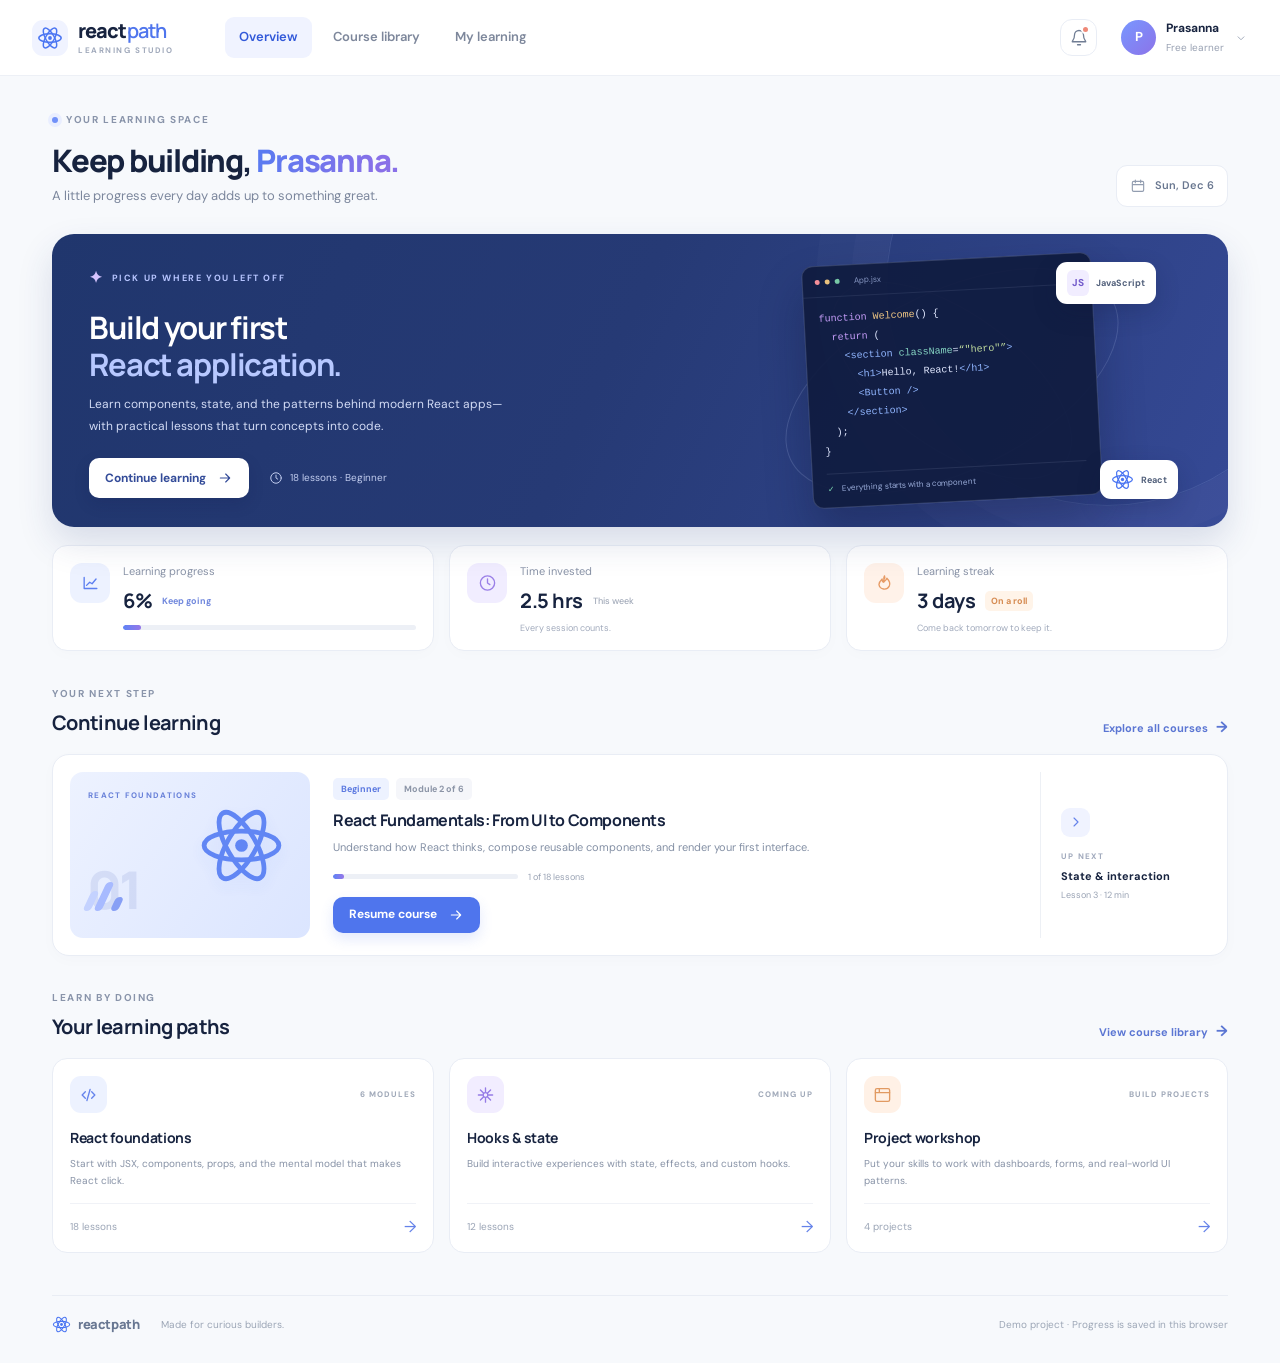
==== index.html @ b0e95c76 "Initial Commit" ====
<!doctype html>
<html lang="en">
<head>
  <meta charset="utf-8">
  <meta name="viewport" content="width=device-width, initial-scale=1">
  <meta name="theme-color" content="#f7f9fc">
  <meta name="description" content="ReactPath — a guided, project-based path to learning React. Pick up where you left off and build real interfaces.">
  <title>ReactPath — Your React learning space</title>
  <link rel="icon" href="assets/images/favicon.svg" type="image/svg+xml">
  <link rel="stylesheet" href="assets/css/styles.css">
  <script src="assets/js/app.js" defer></script>
  <script>
  window.va = window.va || function () {
    (window.vaq = window.vaq || []).push(arguments);
  };
</script>

<script defer src="/_vercel/insights/script.js"></script>
</head>
<body data-page="home">
  <a class="skip-link" href="#main">Skip to content</a>
  <header class="topbar">
    <a class="brand" href="index.html" aria-label="ReactPath home">
      <span class="brand-mark"><img src="assets/images/react-mark.svg" alt=""></span>
      <span>react<span class="brand-light">path</span><small>LEARNING STUDIO</small></span>
    </a>
    <button class="mobile-menu-button" type="button" aria-expanded="false" aria-controls="primary-nav" aria-label="Toggle navigation"><span></span><span></span></button>
    <nav class="primary-nav" id="primary-nav" aria-label="Primary navigation">
      <a class="nav-link active" href="index.html">Overview</a>
      <a class="nav-link" href="courses.html">Course library</a>
      <a class="nav-link" href="lesson.html">My learning</a>
    </nav>
    <div class="topbar-actions">
      <button class="icon-button" type="button" aria-label="Notifications" data-toast="You’re all caught up."><svg viewBox="0 0 24 24" aria-hidden="true"><path d="M18 8a6 6 0 0 0-12 0c0 7-3 7-3 9h18c0-2-3-2-3-9M10 21h4"/></svg><span class="notification-dot"></span></button>
      <div class="profile-chip"><span class="avatar">P</span><span class="profile-copy"><strong>Prasanna</strong><small>Free learner</small></span><svg viewBox="0 0 24 24" aria-hidden="true"><path d="m7 10 5 5 5-5"/></svg></div>
    </div>
  </header>

  <main id="main" class="page-shell">
    <section class="welcome-row">
      <div>
        <div class="eyebrow"><span class="eyebrow-dot"></span> YOUR LEARNING SPACE</div>
        <h1>Keep building, <span class="text-gradient">Prasanna.</span></h1>
        <p class="subheading">A little progress every day adds up to something great.</p>
      </div>
      <div class="date-chip"><svg viewBox="0 0 24 24" aria-hidden="true"><rect x="3.5" y="5" width="17" height="15" rx="2"/><path d="M8 3v4M16 3v4M4 10h16"/></svg><span id="current-date">Your learning dashboard</span></div>
    </section>

    <section class="hero-card" aria-labelledby="hero-title">
      <div class="hero-copy">
        <div class="hero-label"><span class="sparkle">✦</span> PICK UP WHERE YOU LEFT OFF</div>
        <h2 id="hero-title">Build your first<br><span>React application.</span></h2>
        <p>Learn components, state, and the patterns behind modern React apps—with practical lessons that turn concepts into code.</p>
        <div class="hero-actions"><a class="button button-light" href="lesson.html">Continue learning <svg viewBox="0 0 24 24" aria-hidden="true"><path d="M5 12h14m-6-6 6 6-6 6"/></svg></a><span class="hero-meta"><svg viewBox="0 0 24 24" aria-hidden="true"><circle cx="12" cy="12" r="9"/><path d="M12 7v5l3 2"/></svg> 18 lessons · Beginner</span></div>
      </div>
      <div class="hero-art" aria-hidden="true">
        <div class="orbit orbit-one"></div><div class="orbit orbit-two"></div>
        <div class="hero-code-window"><div class="window-top"><span></span><span></span><span></span><small>App.jsx</small></div><pre><code><i>function</i> <b>Welcome</b>() {
  <i>return</i> (
    <em>&lt;section</em> <strong>className</strong>=<q>"hero"</q><em>&gt;</em>
      <em>&lt;h1&gt;</em>Hello, React!<em>&lt;/h1&gt;</em>
      <em>&lt;Button /&gt;</em>
    <em>&lt;/section&gt;</em>
  );
}</code></pre><div class="code-footer"><span class="code-check">✓</span> Everything starts with a component</div></div>
        <div class="floating-badge badge-js"><span>JS</span><small>JavaScript</small></div><div class="floating-badge badge-react"><img src="assets/images/react-mark.svg" alt=""><small>React</small></div>
      </div>
    </section>

    <section class="stats-grid" aria-label="Your learning stats">
      <article class="stat-card"><div class="stat-icon stat-icon-blue"><svg viewBox="0 0 24 24" aria-hidden="true"><path d="M4 19V5m0 14h16M7 15l4-4 3 2 5-6"/></svg></div><div><p class="stat-label">Learning progress</p><div class="stat-line"><strong id="overall-progress">6%</strong><span class="stat-change">Keep going</span></div><div class="progress-track"><span id="overall-progress-bar" style="width:6%"></span></div></div></article>
      <article class="stat-card"><div class="stat-icon stat-icon-violet"><svg viewBox="0 0 24 24" aria-hidden="true"><circle cx="12" cy="12" r="9"/><path d="M12 7v5l3 2"/></svg></div><div><p class="stat-label">Time invested</p><div class="stat-line"><strong>2.5 hrs</strong><span class="stat-muted">This week</span></div><p class="stat-footnote">Every session counts.</p></div></article>
      <article class="stat-card"><div class="stat-icon stat-icon-orange"><svg viewBox="0 0 24 24" aria-hidden="true"><path d="M12 3c2 4-3 5-1 8 1-2 3-2 4-5 3 3 5 6 3 10a7 7 0 0 1-13-2c0-3 2-5 4-7 0 3 1 4 2 4 1-3-1-5 1-8Z"/></svg></div><div><p class="stat-label">Learning streak</p><div class="stat-line"><strong>3 days</strong><span class="streak-tag">On a roll</span></div><p class="stat-footnote">Come back tomorrow to keep it.</p></div></article>
    </section>

    <section class="content-section" aria-labelledby="continue-title">
      <div class="section-heading"><div><p class="eyebrow">YOUR NEXT STEP</p><h2 id="continue-title">Continue learning</h2></div><a class="text-link" href="courses.html">Explore all courses <span>→</span></a></div>
      <article class="continue-card">
        <div class="course-cover cover-foundations"><img src="assets/images/react-mark.svg" alt="" class="cover-react-logo"><span class="cover-kicker">REACT FOUNDATIONS</span><span class="cover-number">01</span><div class="cover-shapes"><i></i><i></i><i></i></div></div>
        <div class="continue-info"><div class="course-tags"><span class="tag tag-blue">Beginner</span><span class="tag">Module 2 of 6</span></div><h3>React Fundamentals: From UI to Components</h3><p>Understand how React thinks, compose reusable components, and render your first interface.</p><div class="course-progress-row"><div class="progress-track"><span id="course-progress-bar" style="width:6%"></span></div><span id="course-progress-text">1 of 18 lessons</span></div><a href="lesson.html" class="button button-primary">Resume course <svg viewBox="0 0 24 24" aria-hidden="true"><path d="M5 12h14m-6-6 6 6-6 6"/></svg></a></div>
        <div class="continue-side"><div class="side-icon"><svg viewBox="0 0 24 24" aria-hidden="true"><path d="m9 18 6-6-6-6"/></svg></div><span>UP NEXT</span><strong>State & interaction</strong><small>Lesson 3 · 12 min</small></div>
      </article>
    </section>

    <section class="content-section bottom-section" aria-labelledby="paths-title">
      <div class="section-heading"><div><p class="eyebrow">LEARN BY DOING</p><h2 id="paths-title">Your learning paths</h2></div><a class="text-link" href="courses.html">View course library <span>→</span></a></div>
      <div class="path-grid">
        <a class="path-card" href="courses.html#foundations"><div class="path-top"><span class="path-icon icon-blue"><svg viewBox="0 0 24 24" aria-hidden="true"><path d="m8 8-4 4 4 4m8-8 4 4-4 4m-2-11-4 14"/></svg></span><span class="path-level">6 MODULES</span></div><h3>React foundations</h3><p>Start with JSX, components, props, and the mental model that makes React click.</p><div class="path-bottom"><span>18 lessons</span><span>→</span></div></a>
        <a class="path-card" href="courses.html#hooks"><div class="path-top"><span class="path-icon icon-purple"><svg viewBox="0 0 24 24" aria-hidden="true"><path d="M12 3v5m0 8v5M3 12h5m8 0h5M5.6 5.6l3.5 3.5m5.8 5.8 3.5 3.5m0-12.8-3.5 3.5m-5.8 5.8-3.5 3.5"/><circle cx="12" cy="12" r="3"/></svg></span><span class="path-level">COMING UP</span></div><h3>Hooks & state</h3><p>Build interactive experiences with state, effects, and custom hooks.</p><div class="path-bottom"><span>12 lessons</span><span>→</span></div></a>
        <a class="path-card" href="courses.html#projects"><div class="path-top"><span class="path-icon icon-orange"><svg viewBox="0 0 24 24" aria-hidden="true"><rect x="3" y="4" width="18" height="16" rx="2"/><path d="M3 9h18M8 4v5"/></svg></span><span class="path-level">BUILD PROJECTS</span></div><h3>Project workshop</h3><p>Put your skills to work with dashboards, forms, and real-world UI patterns.</p><div class="path-bottom"><span>4 projects</span><span>→</span></div></a>
      </div>
    </section>
    <footer class="site-footer"><a class="footer-brand" href="index.html"><img src="assets/images/react-mark.svg" alt=""> reactpath</a><span>Made for curious builders.</span><span>Demo project · Progress is saved in this browser</span></footer>
  </main>
</body>
</html>
---- assets/css/styles.css ----
@import url('https://fonts.googleapis.com/css2?family=DM+Sans:wght@400;500;600;700&family=Manrope:wght@400;500;600;700;800&display=swap');
:root{--bg:#f7f9fc;--surface:#fff;--ink:#17233f;--muted:#7c879d;--muted-dark:#586680;--line:#e9edf5;--blue:#4f75ed;--blue-dark:#3158d9;--blue-soft:#eef2ff;--purple:#8b70e8;--orange:#e89b65;--green:#36a982;--shadow:0 14px 42px rgba(34,53,91,.055);--radius:18px;--font:'DM Sans',-apple-system,BlinkMacSystemFont,'Segoe UI',sans-serif;--display:'Manrope','DM Sans',sans-serif}
*{box-sizing:border-box}html{scroll-behavior:smooth;scroll-padding-top:96px}body{margin:0;background:var(--bg);color:var(--ink);font-family:var(--font);font-size:14px;line-height:1.6;-webkit-font-smoothing:antialiased}a{color:inherit;text-decoration:none}button,input{font:inherit}button{cursor:pointer}button:focus-visible,a:focus-visible,input:focus-visible{outline:3px solid rgba(79,117,237,.32);outline-offset:3px}svg{width:20px;height:20px;fill:none;stroke:currentColor;stroke-width:1.7;stroke-linecap:round;stroke-linejoin:round}.skip-link{position:absolute;left:14px;top:-50px;background:#fff;padding:10px 14px;border-radius:8px;z-index:100}.skip-link:focus{top:12px}
.topbar{height:76px;padding:0 max(32px,calc((100vw - 1240px)/2));display:flex;align-items:center;gap:52px;background:rgba(255,255,255,.91);border-bottom:1px solid #edf0f6;position:sticky;top:0;z-index:50;backdrop-filter:blur(16px)}.brand{display:flex;align-items:center;gap:10px;flex-shrink:0;font-family:var(--display);font-size:20px;font-weight:800;letter-spacing:-.9px;line-height:1.03}.brand-mark{width:36px;height:36px;display:grid;place-items:center;background:#f0f3ff;border-radius:11px}.brand-mark img{width:26px;height:26px}.brand-light{color:var(--blue);font-weight:600}.brand small{display:block;margin-top:4px;font-family:var(--font);font-size:8px;letter-spacing:1.55px;color:#a0a9bb;font-weight:700}.primary-nav{display:flex;align-items:center;gap:7px;height:100%}.nav-link{padding:10px 14px;border-radius:9px;color:#7d879b;font-weight:600;font-size:13px;transition:.2s}.nav-link:hover{color:var(--ink);background:#f7f8fc}.nav-link.active{background:#f0f3ff;color:var(--blue-dark)}.topbar-actions{display:flex;align-items:center;gap:24px;margin-left:auto}.icon-button{width:37px;height:37px;position:relative;display:grid;place-items:center;border:1px solid var(--line);border-radius:12px;background:white;color:#707d94}.icon-button svg{width:18px}.notification-dot{position:absolute;right:8px;top:7px;width:5px;height:5px;border-radius:50%;background:#ef8978;box-shadow:0 0 0 2px white}.profile-chip{display:flex;align-items:center;gap:10px}.avatar{width:35px;height:35px;border-radius:50%;display:grid;place-items:center;color:#fff;background:linear-gradient(135deg,#7897ff,#8c73e9);font-weight:700;font-size:13px}.profile-copy{display:flex;flex-direction:column;gap:1px}.profile-copy strong{font-size:12px}.profile-copy small{font-size:10px;color:#98a1b2}.profile-chip>svg{width:14px;color:#a2acbc}.mobile-menu-button{display:none}
.page-shell{max-width:1240px;padding:36px 32px 20px;margin:0 auto}.welcome-row,.page-intro,.lesson-heading{display:flex;align-items:flex-end;justify-content:space-between;gap:24px;margin-bottom:27px}.eyebrow{display:flex;align-items:center;gap:8px;color:#8994aa;font-size:10px;letter-spacing:1.65px;font-weight:700}.eyebrow-dot{width:6px;height:6px;border-radius:50%;background:#7191f9;box-shadow:0 0 0 4px #e9eeff}h1,h2,h3,p{margin-top:0}.welcome-row h1,.page-intro h1,.lesson-heading h1{font-family:var(--display);font-size:31px;line-height:1.24;letter-spacing:-1.25px;margin:13px 0 7px;font-weight:800}.text-gradient{background:linear-gradient(100deg,#577bf1 0%,#8970e8 85%);-webkit-background-clip:text;background-clip:text;color:transparent}.subheading{font-size:13px;color:var(--muted);margin:0}.date-chip{display:flex;align-items:center;gap:9px;padding:10px 13px;background:#fff;border:1px solid var(--line);border-radius:11px;color:#697790;font-size:11px;font-weight:600}.date-chip svg{width:16px;color:#929db0}.hero-card{position:relative;display:flex;min-height:290px;overflow:hidden;border-radius:22px;background:linear-gradient(115deg,#20366d 0%,#263a75 47%,#354995 100%);box-shadow:0 16px 35px rgba(43,62,123,.15);color:#fff}.hero-card:after{content:"";position:absolute;right:-100px;top:-170px;width:440px;height:440px;border-radius:50%;border:1px solid rgba(190,205,255,.13);box-shadow:0 0 0 35px rgba(192,205,255,.025),0 0 0 70px rgba(192,205,255,.025)}.hero-copy{position:relative;z-index:2;width:56%;padding:31px 0 29px 37px}.hero-label{font-size:9px;letter-spacing:1.6px;color:#b7c5ff;font-weight:700;display:flex;align-items:center;gap:8px}.sparkle{color:#d6c4ff;font-size:16px}.hero-copy h2{font-family:var(--display);font-size:31px;letter-spacing:-1.15px;line-height:1.2;margin:18px 0 11px}.hero-copy h2 span{color:#b7c8ff}.hero-copy>p{max-width:435px;font-size:12px;line-height:1.8;color:#d2dbf5;margin-bottom:21px}.hero-actions{display:flex;align-items:center;gap:20px;flex-wrap:wrap}.button{border:0;display:inline-flex;align-items:center;justify-content:center;gap:11px;min-height:40px;padding:0 16px;border-radius:10px;font-size:12px;font-weight:700;transition:transform .18s,box-shadow .18s,background .18s}.button:hover{transform:translateY(-1px)}.button svg{width:16px}.button-light{background:#fff;color:#344c99;box-shadow:0 6px 16px rgba(12,24,70,.14)}.button-light:hover{background:#f4f6ff}.hero-meta{display:flex;align-items:center;gap:7px;color:#c2cdef;font-size:10px}.hero-meta svg{width:14px}.hero-art{position:absolute;width:47%;height:100%;right:0;top:0;display:flex;align-items:center;justify-content:center}.orbit{position:absolute;border:1px solid rgba(200,214,255,.18);border-radius:50%;transform:rotate(-26deg)}.orbit-one{width:360px;height:180px}.orbit-two{width:280px;height:135px;transform:rotate(36deg)}.hero-code-window{position:relative;width:290px;padding:0 0 12px;z-index:2;border-radius:11px;background:rgba(16,28,64,.94);border:1px solid rgba(193,208,255,.2);box-shadow:0 25px 45px rgba(10,18,48,.3);transform:rotate(-3deg)}.window-top{height:31px;display:flex;align-items:center;gap:5px;padding:0 12px;border-bottom:1px solid rgba(210,222,255,.09);color:#8595c0}.window-top>span{height:5px;width:5px;border-radius:50%;background:#f58f99}.window-top>span:nth-child(2){background:#e9c17d}.window-top>span:nth-child(3){background:#77c8a5}.window-top small{margin-left:9px;font-size:8px}.hero-code-window pre{font-family:ui-monospace,SFMono-Regular,Consolas,monospace;font-size:10px;line-height:1.9;color:#e1e8ff;margin:12px 14px}.hero-code-window code i{color:#c59df8;font-style:normal}.hero-code-window code b{color:#f1c784;font-weight:500}.hero-code-window code em{color:#91b6ff;font-style:normal}.hero-code-window code strong{color:#86d5c3;font-weight:500}.hero-code-window code q{color:#c1dc9e}.code-footer{margin:0 14px;padding-top:8px;border-top:1px solid rgba(210,222,255,.1);font-size:8px;color:#9caedb}.code-check{margin-right:5px;color:#7bd6b2}.floating-badge{position:absolute;z-index:3;display:flex;align-items:center;gap:7px;background:#fff;border-radius:11px;padding:8px 11px;box-shadow:0 9px 24px rgba(16,27,62,.2);color:#52607b;font-size:9px;font-weight:700}.floating-badge small{font-size:9px}.badge-js{right:13%;top:28px}.badge-js span{font-size:10px;font-weight:800;color:#735bcb;background:#f1edff;border-radius:6px;padding:5px}.badge-react{bottom:28px;right:9%}.badge-react img{width:23px;height:23px}
.stats-grid{display:grid;grid-template-columns:repeat(3,minmax(0,1fr));gap:15px;margin:18px 0 35px}.stat-card{display:flex;align-items:flex-start;gap:13px;background:#fff;border:1px solid var(--line);border-radius:15px;padding:17px 17px 15px;min-width:0;box-shadow:0 4px 15px rgba(36,52,91,.015)}.stat-icon{width:40px;height:40px;flex-shrink:0;border-radius:12px;display:grid;place-items:center}.stat-icon svg{width:19px}.stat-icon-blue{background:#edf2ff;color:#5d7ff0}.stat-icon-violet{background:#f1edff;color:#9a7fe7}.stat-icon-orange{background:#fff2e9;color:#e79b65}.stat-card>div:nth-child(2){min-width:0;flex:1}.stat-label{margin:0 0 4px;color:#8993a7;font-size:11px}.stat-line{display:flex;align-items:center;gap:10px;flex-wrap:wrap}.stat-line strong{font-family:var(--display);font-size:20px;letter-spacing:-.5px}.stat-change,.stat-muted,.streak-tag{font-size:9px;color:#7188dd;font-weight:700}.stat-muted{color:#a2aab9;font-weight:500}.streak-tag{background:#fff4e9;color:#d68c53;padding:3px 6px;border-radius:5px}.progress-track{width:100%;height:5px;border-radius:8px;background:#edf0f6;overflow:hidden}.progress-track span{height:100%;width:0;display:block;border-radius:8px;background:linear-gradient(90deg,#5e83f5,#9677e8);transition:width .35s}.stat-card .progress-track{margin-top:8px}.stat-footnote{margin:4px 0 0;font-size:9px;color:#a1aabc}
.content-section{margin-top:33px}.section-heading{display:flex;align-items:flex-end;justify-content:space-between;gap:15px;margin-bottom:15px}.section-heading .eyebrow{margin-bottom:5px}.section-heading h2{font-family:var(--display);font-size:20px;letter-spacing:-.65px;margin:0}.text-link{font-size:11px;font-weight:700;color:#5b76d3;white-space:nowrap}.text-link span{font-size:15px;margin-left:5px}.continue-card{display:grid;grid-template-columns:240px minmax(0,1fr) 170px;gap:23px;align-items:center;padding:17px;background:#fff;border:1px solid var(--line);border-radius:17px;box-shadow:0 4px 15px rgba(36,52,91,.018)}.course-cover{height:166px;position:relative;display:block;border-radius:13px;overflow:hidden}.cover-foundations{background:linear-gradient(125deg,#edf2ff,#dbe5ff)}.cover-hooks{background:linear-gradient(125deg,#f5efff,#e5dcff)}.cover-projects{background:linear-gradient(125deg,#fff1e5,#ffddc7)}.cover-react-logo{position:absolute;right:25px;top:30px;width:87px;height:87px;opacity:.85;filter:drop-shadow(0 6px 8px rgba(79,117,237,.1))}.cover-kicker{position:absolute;left:18px;top:17px;color:#6a82d9;font-size:8px;letter-spacing:1.3px;font-weight:800}.cover-number{position:absolute;left:17px;bottom:7px;font-family:var(--display);font-weight:800;font-size:52px;letter-spacing:-3px;color:rgba(78,103,182,.13)}.cover-shapes{position:absolute;left:17px;bottom:27px;display:flex;align-items:flex-end;gap:5px}.cover-shapes i{width:8px;height:20px;border-radius:4px;background:#c4d2ff;transform:skew(-25deg)}.cover-shapes i:nth-child(2){height:29px;background:#a7baff}.cover-shapes i:nth-child(3){height:14px;background:#879ff5}.continue-info{padding:4px 0}.course-tags{display:flex;align-items:center;gap:7px;flex-wrap:wrap}.tag{display:inline-flex;align-items:center;padding:4px 8px;background:#f5f6fa;color:#8c95a7;border-radius:5px;font-size:9px;font-weight:700}.tag-blue{background:#edf2ff;color:#5b78e0}.tag-purple{background:#f2edff;color:#8a71dd}.tag-orange{background:#fff2e8;color:#d58b5b}.continue-info h3{font-family:var(--display);font-size:16px;letter-spacing:-.4px;line-height:1.45;margin:9px 0 6px}.continue-info>p{font-size:11px;line-height:1.75;color:#8490a5;margin-bottom:12px;max-width:490px}.course-progress-row{display:flex;align-items:center;gap:10px;margin-bottom:13px}.course-progress-row .progress-track{max-width:185px}.course-progress-row span:last-child{color:#9aa3b4;font-size:9px;white-space:nowrap}.button-primary{background:var(--blue);color:white;box-shadow:0 6px 13px rgba(79,117,237,.16)}.button-primary:hover{background:var(--blue-dark);box-shadow:0 8px 17px rgba(79,117,237,.2)}.button-secondary{background:#f2f4f9;color:#65718a}.continue-info .button{min-height:36px}.continue-side{height:100%;border-left:1px solid #edf0f5;padding-left:20px;display:flex;flex-direction:column;align-items:flex-start;justify-content:center}.side-icon{width:29px;height:29px;display:grid;place-items:center;border-radius:9px;background:#f0f3ff;color:#6482eb;margin-bottom:13px}.side-icon svg{width:16px}.continue-side>span{color:#a1aabd;font-size:8px;font-weight:800;letter-spacing:1.25px}.continue-side strong{font-size:11px;margin-top:5px}.continue-side small{font-size:9px;color:#9aa3b4;margin-top:3px}.bottom-section{margin-top:34px}.path-grid{display:grid;grid-template-columns:repeat(3,minmax(0,1fr));gap:15px}.path-card{border:1px solid var(--line);border-radius:15px;padding:17px 17px 13px;background:#fff;transition:transform .2s,box-shadow .2s,border-color .2s}.path-card:hover{transform:translateY(-3px);box-shadow:var(--shadow);border-color:#dce3fa}.path-top{display:flex;align-items:center;justify-content:space-between}.path-icon{width:37px;height:37px;border-radius:11px;display:grid;place-items:center}.path-icon svg{width:19px}.icon-blue{background:#edf2ff;color:#6684ec}.icon-purple{background:#f2edff;color:#957be6}.icon-orange{background:#fff1e6;color:#e19a62}.path-level{font-size:8px;letter-spacing:1px;color:#a0a9b9;font-weight:800}.path-card h3{font-family:var(--display);font-size:14px;letter-spacing:-.3px;margin:14px 0 5px}.path-card p{font-size:10px;line-height:1.75;color:#8792a6;min-height:36px;margin-bottom:12px}.path-bottom{display:flex;align-items:center;justify-content:space-between;padding-top:10px;border-top:1px solid #f0f2f7;font-size:10px;color:#9ba5b6}.path-bottom span:last-child{font-size:16px;color:#6482e9}.site-footer{display:flex;align-items:center;gap:22px;border-top:1px solid #e9edf4;margin-top:42px;padding:18px 0 8px;color:#9ca6b6;font-size:10px}.footer-brand{display:flex;align-items:center;gap:7px;font-family:var(--display);font-size:13px;font-weight:800;color:#687792;letter-spacing:-.4px}.footer-brand img{width:19px;height:19px}.site-footer>span:last-child{margin-left:auto}
/* Course library */
.page-intro{align-items:center;margin-bottom:26px}.page-intro h1{font-size:32px}.intro-note{display:flex;align-items:center;gap:10px;padding:12px 15px;border-radius:12px;background:#fff;border:1px solid var(--line)}.note-icon{display:grid;place-items:center;width:31px;height:31px;border-radius:9px;background:#f3edff;color:#8f74e8}.intro-note span:last-child{display:flex;flex-direction:column;gap:2px}.intro-note strong{font-size:11px}.intro-note small{font-size:10px;color:#99a2b3}.library-toolbar{display:flex;flex-wrap:wrap;align-items:center;justify-content:space-between;gap:14px;margin:26px 0 19px}.search-box{height:42px;min-width:240px;max-width:350px;flex:1;display:flex;align-items:center;gap:10px;border:1px solid var(--line);background:#fff;border-radius:10px;padding:0 12px;color:#99a3b4}.search-box svg{width:17px;flex-shrink:0}.search-box input{min-width:0;width:100%;height:100%;border:0;outline:0;color:var(--ink);font-size:11px;background:transparent}.search-box input::placeholder{color:#a2abba}.search-box kbd{font-size:9px;font-family:var(--font);white-space:nowrap;border:1px solid #e6eaf2;border-radius:5px;padding:2px 5px;color:#a2aabb}.filter-pills{display:flex;align-items:center;gap:6px;flex-wrap:wrap}.filter-pill{border:1px solid transparent;background:transparent;padding:9px 11px;border-radius:8px;font-size:10px;color:#8a95a8;font-weight:700;white-space:nowrap}.filter-pill:hover{background:#fff;color:#55617a}.filter-pill.active{background:#eaf0ff;color:#5272df;border-color:#e0e8ff}.filter-pill span{margin-left:4px;background:rgba(84,112,222,.12);padding:2px 5px;border-radius:5px}.course-library-grid{display:grid;grid-template-columns:repeat(3,minmax(0,1fr));gap:17px}.library-card{overflow:hidden;border:1px solid var(--line);border-radius:16px;background:#fff;transition:transform .2s,box-shadow .2s,border-color .2s}.library-card:hover{transform:translateY(-3px);box-shadow:var(--shadow);border-color:#dfe5f7}.library-cover{height:170px;border-radius:0;overflow:hidden}.library-cover .cover-react-logo{right:calc(50% - 43px);top:37px;width:86px;height:86px}.library-cover .cover-kicker{top:16px;left:17px}.library-cover .cover-number{font-size:44px;left:auto;right:14px;bottom:-2px}.library-card-body{padding:16px 16px 13px}.rating{margin-left:auto;font-size:10px;font-weight:700;color:#8994a7}.rating span{color:#edaf58;font-size:13px}.library-card h2{font-family:var(--display);font-size:14px;line-height:1.5;letter-spacing:-.25px;margin:10px 0 7px}.library-card h2 a:hover{color:var(--blue-dark)}.library-card-body>p{font-size:10px;line-height:1.8;color:#8993a6;min-height:54px;margin-bottom:13px}.card-meta{display:flex;align-items:center;gap:14px;padding-bottom:13px;border-bottom:1px solid #eef1f6}.card-meta span{display:flex;align-items:center;gap:5px;color:#969fb0;font-size:9px}.card-meta svg{width:13px;height:13px}.library-card-footer{display:flex;align-items:center;justify-content:space-between;padding-top:11px}.card-status{display:flex;align-items:center;gap:6px;font-size:9px;color:#6e9d8c;font-weight:700}.card-status i{width:6px;height:6px;border-radius:50%;background:#57bf99}.status-soon{color:#9ca5b6}.status-soon i{background:#c1c7d3}.circle-link{width:29px;height:29px;border-radius:9px;display:grid;place-items:center;background:#f0f3ff;color:#5f7de4;font-size:16px;transition:.2s}.circle-link:hover{background:#dfe7ff}.cover-hooks .cover-kicker{color:#937cda}.hook-illustration{position:absolute;left:30px;top:50px;width:170px;height:95px;border-radius:12px;background:rgba(255,255,255,.66);box-shadow:0 10px 30px rgba(103,81,171,.07);display:flex;align-items:center;justify-content:center;gap:7px}.hook-illustration span{font-size:14px;font-weight:600;color:#a897e0}.hook-illustration b{color:#7460cd;font-size:23px}.hook-illustration i{position:absolute;width:25px;height:25px;border:2px solid #a691ef;border-radius:50%;opacity:.7}.hook-illustration i:nth-of-type(1){top:-10px;right:15px}.hook-illustration i:nth-of-type(2){bottom:-8px;left:18px;width:16px;height:16px}.hook-illustration i:nth-of-type(3){bottom:9px;right:-10px;width:9px;height:9px;background:#a691ef}.cover-projects .cover-kicker{color:#d88b5c}.mini-dashboard{position:absolute;left:25px;top:50px;width:200px;height:95px;border-radius:10px;background:#fff9f4;box-shadow:0 10px 20px rgba(196,125,81,.1);padding:13px}.mini-dots{display:flex;gap:4px;margin-bottom:8px}.mini-dots i{width:4px;height:4px;background:#efb69a;border-radius:50%}.mini-bars{display:flex;align-items:flex-end;gap:6px;position:absolute;bottom:12px;left:13px;height:37px}.mini-bars i{width:12px;border-radius:3px 3px 0 0;background:#f3c1a7;height:18px}.mini-bars i:nth-child(2){height:28px;background:#edaa89}.mini-bars i:nth-child(3){height:22px}.mini-bars i:nth-child(4){height:34px;background:#e79a75}.mini-bars i:nth-child(5){height:26px}.mini-lines{position:absolute;right:12px;top:30px;display:flex;flex-direction:column;gap:7px}.mini-lines i{height:5px;width:48px;background:#f4d6c7;border-radius:4px}.mini-lines i:nth-child(2){width:35px}.empty-state{text-align:center;background:#fff;border:1px dashed #dce2f0;border-radius:16px;padding:45px 20px}.empty-state>span{font-size:34px;color:#92a1c7}.empty-state h3{margin:8px 0 5px;font-size:16px}.empty-state p{font-size:11px;color:#8993a6}.library-cta{display:flex;align-items:center;gap:15px;padding:18px 21px;margin-top:25px;background:linear-gradient(100deg,#eff3ff,#f8f5ff);border:1px solid #e4e9fa;border-radius:15px}.cta-mark{width:43px;height:43px;background:#fff;border-radius:13px;display:grid;place-items:center;flex-shrink:0;box-shadow:0 5px 13px rgba(66,87,155,.07)}.cta-mark img{width:29px}.library-cta>div:nth-child(2){flex:1}.library-cta h2{font-family:var(--display);font-size:14px;margin:0 0 4px;letter-spacing:-.3px}.library-cta p{margin:0;font-size:10px;color:#8290aa}.library-cta .button{min-height:36px;white-space:nowrap}
/* Lesson view */
.lesson-shell{padding-top:25px}.breadcrumbs{display:flex;align-items:center;gap:9px;font-size:10px;color:#a1aabb;margin-bottom:23px}.breadcrumbs a{color:#6c7b98}.breadcrumbs a:hover{color:var(--blue)}.breadcrumbs span:last-child{color:#8d98aa}.lesson-heading{margin-bottom:22px;align-items:center}.lesson-heading h1{font-size:30px;margin-top:10px}.lesson-heading-progress{display:flex;align-items:center;gap:10px;padding:9px 13px;background:#fff;border:1px solid var(--line);border-radius:12px}.progress-ring{width:43px;height:43px;position:relative;display:grid;place-items:center}.progress-ring svg{width:43px;height:43px;position:absolute;inset:0;transform:rotate(-90deg)}.ring-track,.ring-value{fill:none;stroke-width:4}.ring-track{stroke:#edf0f7}.ring-value{stroke:#6987ed;stroke-linecap:round;stroke-dasharray:113.1;stroke-dashoffset:99.5;transition:stroke-dashoffset .3s}.progress-ring strong{font-size:9px;position:relative}.lesson-heading-progress>span{display:flex;flex-direction:column;gap:2px}.lesson-heading-progress>span strong{font-size:10px}.lesson-heading-progress>span small{font-size:9px;color:#98a2b4}.lesson-layout{display:grid;grid-template-columns:265px minmax(0,1fr);align-items:start;gap:22px}.lesson-sidebar{position:sticky;top:96px;overflow:hidden;background:#fff;border:1px solid var(--line);border-radius:15px;padding:15px 11px 12px}.sidebar-course-head{display:flex;align-items:center;gap:9px;padding:2px 4px 12px}.mini-react{width:35px;height:35px;flex-shrink:0;border-radius:10px;display:grid;place-items:center;background:#eff3ff}.mini-react img{width:26px}.sidebar-course-head>div:nth-child(2){display:flex;flex-direction:column;min-width:0;flex:1}.sidebar-course-head strong{font-size:10px;white-space:nowrap}.sidebar-course-head small{font-size:9px;color:#9aa4b5}.sidebar-collapse{border:1px solid #e9edf5;width:23px;height:23px;display:grid;place-items:center;background:#fff;color:#8a96ab;border-radius:7px;font-size:15px}.sidebar-progress{padding:0 4px 14px}.sidebar-progress .progress-track{height:4px}.sidebar-progress>span{display:block;text-align:right;font-size:8px;color:#9aa4b5;margin-top:5px}.module-title{display:flex;align-items:center;gap:7px;padding:11px 5px 8px;border-top:1px solid #eef1f6;font-size:8px;letter-spacing:.8px;color:#8793a9;font-weight:800}.module-title>span:first-child{color:#6381e5;background:#edf2ff;border-radius:5px;padding:3px 5px;font-size:8px}.module-duration{margin-left:auto;font-size:8px;letter-spacing:0;color:#adb5c3;font-weight:500}.lesson-nav-item{display:flex;align-items:center;gap:9px;padding:8px 7px;border-radius:8px;color:#78859c;margin:2px 0;min-width:0}.lesson-nav-item:hover{background:#f8f9fc}.lesson-nav-item.is-current{background:#eef2ff;color:#3f5fc9}.lesson-nav-state{width:20px;height:20px;border:1px solid #e1e6ef;border-radius:6px;display:grid;place-items:center;flex-shrink:0;font-size:9px;color:#a0aaba;background:#fff}.lesson-nav-state.done{background:#ebf8f2;border-color:#d9f0e6;color:#4aaf8c;font-weight:800}.lesson-nav-item>span:nth-child(2){min-width:0;display:flex;flex:1;flex-direction:column;gap:1px}.lesson-nav-item strong{font-size:9px;white-space:nowrap;overflow:hidden;text-overflow:ellipsis;font-weight:600}.lesson-nav-item small{font-size:8px;color:#a2abbb}.lesson-playing{font-size:8px;color:#6280e6;font-weight:700}.module-next{margin-top:6px}.sidebar-lock-note{margin:15px 2px 0;padding:10px 9px;background:#f8f9fc;border-radius:8px;display:flex;align-items:flex-start;gap:7px;color:#9ca5b5;font-size:8px;line-height:1.5}.sidebar-lock-note svg{width:13px;height:13px;flex-shrink:0}.lesson-content{min-width:0;padding:25px 29px 20px;background:#fff;border:1px solid var(--line);border-radius:15px}.lesson-content-top{display:flex;align-items:center;justify-content:space-between;gap:12px}.bookmark-button{display:flex;align-items:center;gap:6px;padding:7px 9px;border:1px solid #e9edf5;border-radius:8px;color:#8792a5;background:#fff;font-size:9px;font-weight:700}.bookmark-button svg{width:14px;height:14px}.bookmark-button[aria-pressed="true"]{background:#f0f3ff;border-color:#dfe6ff;color:#5473df}.bookmark-button[aria-pressed="true"] svg{fill:#dce5ff}.lesson-content>h2{font-family:var(--display);font-size:25px;letter-spacing:-.8px;margin:16px 0 9px;line-height:1.3}.lesson-lead{font-size:12px;line-height:1.9;color:#697790;margin-bottom:18px}.lesson-content strong{color:#475674}.lesson-callout{display:flex;gap:12px;padding:14px;background:#f5f7ff;border:1px solid #e9edff;border-radius:11px;margin:20px 0 25px}.callout-icon{width:28px;height:28px;flex-shrink:0;display:grid;place-items:center;border-radius:8px;background:#e7edff;color:#6682e8;font-size:14px}.lesson-callout strong{font-size:10px}.lesson-callout p{font-size:10px;color:#7d8aa3;line-height:1.7;margin:4px 0 0}.lesson-section{margin:24px 0}.lesson-section-heading{display:flex;align-items:center;gap:10px;margin-bottom:9px}.section-number{width:27px;height:27px;display:grid;place-items:center;border-radius:8px;background:#eff3ff;color:#6783e7;font-size:9px;font-weight:800}.lesson-section h3,.knowledge-check h3{font-family:var(--display);font-size:15px;letter-spacing:-.3px;margin:0}.lesson-section>p{font-size:11px;line-height:1.9;color:#75829a;margin:0 0 14px}.code-block{overflow:hidden;border-radius:11px;background:#1b2545;margin:15px 0 13px;color:#dce6ff}.code-block-header{display:flex;align-items:center;justify-content:space-between;padding:10px 13px;background:#222e50;border-bottom:1px solid rgba(220,230,255,.08);font-size:9px;color:#a6b4d6}.code-block-header>span{display:flex;align-items:center;gap:5px}.code-block-header i{width:5px;height:5px;border-radius:50%;background:#f38a91}.code-block-header i:nth-child(2){background:#f2c36d}.code-block-header i:nth-child(3){background:#6bc4a2;margin-right:6px}.code-block-header b{font-weight:600}.copy-button{border:1px solid rgba(210,222,255,.18);background:rgba(255,255,255,.04);color:#aebbe0;border-radius:6px;padding:5px 8px;font-size:8px}.copy-button:hover{background:rgba(255,255,255,.1)}.code-block pre{padding:13px 17px;margin:0;overflow:auto;font:11px/1.9 ui-monospace,SFMono-Regular,Consolas,monospace}.code-purple{color:#c7a5ff}.code-yellow{color:#f3cf91}.code-blue{color:#83b5ff}.inline-code{font:10px ui-monospace,monospace;color:#5d77d9;background:#f0f3ff;padding:3px 5px;border-radius:4px}.component-diagram{padding:19px 15px 13px;background:#fafbff;border:1px solid #edf0f8;border-radius:11px;text-align:center}.diagram-root{display:inline-flex;padding:9px 33px;background:#eaf0ff;border:1px solid #dbe5ff;color:#5473dd;border-radius:8px;font-size:10px;font-weight:700;position:relative}.diagram-root:after{content:"";position:absolute;top:100%;left:50%;height:17px;border-left:1px solid #cbd5ed}.diagram-branches{display:grid;grid-template-columns:repeat(3,1fr);gap:10px;position:relative;margin-top:17px;padding-top:10px}.diagram-branches:before{content:"";position:absolute;top:0;left:16.5%;right:16.5%;border-top:1px solid #cbd5ed}.diagram-branches>div{position:relative;padding:10px 4px;background:#fff;border:1px solid #e7ebf5;border-radius:7px;font-size:9px;color:#7786a4}.diagram-branches>div i{position:absolute;bottom:100%;left:50%;height:10px;border-left:1px solid #cbd5ed}.component-diagram>small{display:block;margin-top:13px;color:#a0aabc;font-size:8px}.tip-row{display:flex;gap:10px;background:#f5fbf8;border:1px solid #e3f3eb;border-radius:10px;padding:13px}.tip-icon{width:28px;height:28px;display:grid;place-items:center;background:#e5f7ef;color:#43a987;border-radius:8px;flex-shrink:0}.tip-icon svg{width:16px}.tip-row strong{font-size:10px}.tip-row p{font-size:10px;line-height:1.7;color:#7d8e8a;margin:4px 0 0}.knowledge-check{margin:26px 0 21px;border:1px solid #e7ebf5;background:#fafbfe;border-radius:12px;padding:17px}.quiz-heading{display:flex;align-items:center;gap:10px;margin-bottom:15px}.quiz-icon{width:33px;height:33px;border-radius:10px;background:#f0edff;color:#8c73e2;display:grid;place-items:center}.quiz-icon svg{width:18px}.quiz-heading .eyebrow{font-size:8px;margin-bottom:3px}.knowledge-check>p{font-size:11px;color:#66748f;font-weight:600}.quiz-options{display:grid;gap:7px}.quiz-option{text-align:left;border:1px solid #e6eaf2;border-radius:8px;background:#fff;padding:10px 12px;color:#718098;font-size:10px;transition:.15s}.quiz-option:hover{border-color:#c9d5fb;background:#f7f9ff}.quiz-option.correct{border-color:#a8e3ce;background:#effaf5;color:#268765}.quiz-option.incorrect{border-color:#f4c3bd;background:#fff5f3;color:#c76c63}.quiz-feedback{margin:10px 0 0!important;font-size:10px!important;font-weight:500!important}.lesson-complete-panel{display:flex;align-items:center;justify-content:space-between;gap:15px;border-top:1px solid #edf0f6;border-bottom:1px solid #edf0f6;padding:17px 0}.lesson-complete-panel>div{display:flex;align-items:center;gap:10px}.completion-icon{display:grid;place-items:center;width:31px;height:31px;background:#eaf8f1;color:#40a982;border-radius:9px;font-weight:800}.lesson-complete-panel strong{font-size:11px}.lesson-complete-panel p{font-size:9px;color:#9aa4b5;margin:3px 0 0}.lesson-complete-panel .button{min-height:36px;white-space:nowrap}.lesson-bottom-nav{display:flex;justify-content:space-between;align-items:center;gap:15px;padding-top:17px}.previous-link,.next-link{display:flex;align-items:center;gap:9px;color:#6e7d99}.previous-link>span:first-child{font-size:17px}.previous-link>span:last-child,.next-link>span:first-child{display:flex;flex-direction:column;gap:2px}.lesson-bottom-nav small{font-size:8px;color:#a1aaba;letter-spacing:.8px;font-weight:800}.lesson-bottom-nav strong{font-size:10px}.next-link{text-align:right}.next-circle{width:31px;height:31px;display:grid;place-items:center;border-radius:9px;background:#eff3ff;color:#6480e6}.lesson-sidebar.collapsed .module-title,.lesson-sidebar.collapsed .lesson-nav-item,.lesson-sidebar.collapsed .sidebar-progress,.lesson-sidebar.collapsed .sidebar-lock-note{display:none}.toast{position:fixed;bottom:22px;right:22px;z-index:100;background:#192746;color:#fff;border-radius:10px;padding:12px 16px;box-shadow:0 12px 35px rgba(15,29,61,.23);font-size:12px;animation:toast-in .2s ease-out}.toast.toast-error{background:#8c3b46}@keyframes toast-in{from{opacity:0;transform:translateY(8px)}to{opacity:1;transform:translateY(0)}}
@media(max-width:1050px){.topbar{gap:28px;padding-left:24px;padding-right:24px}.page-shell{padding-left:24px;padding-right:24px}.continue-card{grid-template-columns:190px minmax(0,1fr) 145px;gap:17px}.course-cover{height:155px}.hero-copy{width:58%;padding-left:28px}.hero-art{width:45%}.hero-code-window{width:260px}.course-library-grid{gap:13px}.library-card-body{padding:14px 12px 12px}.lesson-layout{grid-template-columns:245px minmax(0,1fr);gap:16px}.lesson-content{padding:22px}.topbar-actions{gap:15px}}
@media(max-width:820px){.topbar{height:68px;gap:16px;padding:0 20px}.brand{font-size:18px}.brand-mark{width:32px;height:32px}.brand-mark img{width:24px}.primary-nav{gap:1px}.nav-link{padding:9px 10px;font-size:11px}.profile-copy{display:none}.topbar-actions{gap:11px}.page-shell{padding:28px 20px 18px}.welcome-row h1,.page-intro h1{font-size:28px}.hero-card{min-height:275px}.hero-copy{width:62%;padding:28px 0 26px 25px}.hero-copy h2{font-size:27px}.hero-art{width:42%;right:-10px;opacity:.83}.hero-code-window{width:225px;transform:scale(.92) rotate(-3deg)}.floating-badge{transform:scale(.85)}.stats-grid{gap:10px}.stat-card{padding:13px;gap:10px}.stat-icon{width:34px;height:34px}.stat-line strong{font-size:18px}.continue-card{grid-template-columns:160px minmax(0,1fr);gap:17px}.continue-side{display:none}.course-cover{height:165px}.path-grid{gap:10px}.path-card{padding:14px}.path-card p{min-height:54px}.course-library-grid{grid-template-columns:repeat(2,minmax(0,1fr))}.lesson-layout{grid-template-columns:220px minmax(0,1fr);gap:12px}.lesson-sidebar{padding:12px 8px}.lesson-content{padding:19px}.lesson-content>h2{font-size:22px}.lesson-heading h1{font-size:27px}}
@media(max-width:620px){.topbar{padding:0 16px}.mobile-menu-button{display:flex;width:35px;height:35px;align-items:center;justify-content:center;flex-direction:column;gap:5px;margin-left:auto;border:1px solid var(--line);border-radius:9px;background:#fff}.mobile-menu-button span{display:block;width:15px;height:1.5px;background:#71809a;border-radius:2px}.primary-nav{display:none;position:absolute;left:12px;right:12px;top:60px;height:auto;padding:8px;background:#fff;border:1px solid var(--line);border-radius:13px;box-shadow:var(--shadow);flex-direction:column;align-items:stretch}.primary-nav.is-open{display:flex}.nav-link{padding:11px 12px;font-size:12px}.topbar-actions{margin-left:0;gap:8px}.icon-button{width:33px;height:33px}.profile-chip{display:none}.page-shell{padding:24px 15px 15px}.welcome-row,.page-intro,.lesson-heading{align-items:flex-start;flex-direction:column;gap:14px;margin-bottom:20px}.welcome-row h1,.page-intro h1,.lesson-heading h1{font-size:26px;margin-top:10px}.subheading{font-size:12px;line-height:1.6}.date-chip{align-self:flex-start}.hero-card{min-height:0}.hero-copy{width:100%;padding:25px 22px 24px}.hero-copy h2{font-size:27px}.hero-copy>p{max-width:100%;font-size:11px;max-width:380px}.hero-art{display:none}.hero-card:after{right:-200px;top:-220px}.hero-actions{gap:12px}.hero-meta{font-size:9px}.stats-grid{grid-template-columns:1fr;gap:9px;margin:13px 0 29px}.stat-card{align-items:center;padding:12px 14px}.stat-card .progress-track{max-width:220px}.stat-footnote{margin-top:2px}.section-heading{align-items:flex-start}.section-heading h2{font-size:18px}.text-link{font-size:10px}.continue-card{grid-template-columns:1fr;gap:15px;padding:12px}.course-cover{height:150px}.continue-info{padding:0 4px 4px}.continue-info h3{font-size:15px}.continue-info>p{font-size:10px}.path-grid{grid-template-columns:1fr}.path-card{padding:16px}.path-card p{min-height:0}.path-card h3{margin-top:10px}.site-footer{flex-wrap:wrap;gap:10px 16px;margin-top:30px}.site-footer>span:last-child{margin-left:0;width:100%}.page-intro{gap:12px}.intro-note{align-self:stretch}.library-toolbar{align-items:stretch;margin:21px 0 15px}.search-box{max-width:none;min-width:0;flex-basis:100%}.filter-pills{overflow-x:auto;flex-wrap:nowrap;padding-bottom:3px}.filter-pill{padding:8px 10px}.course-library-grid{grid-template-columns:1fr;gap:13px}.library-cover{height:180px}.library-cover .cover-react-logo{top:45px}.library-card-body{padding:15px}.library-card h2{font-size:15px}.library-card-body>p{min-height:0;font-size:11px}.card-meta{gap:20px}.library-cta{align-items:flex-start;flex-wrap:wrap;padding:16px}.library-cta>div:nth-child(2){min-width:calc(100% - 64px)}.library-cta .button{margin-left:58px}.lesson-shell{padding-top:20px}.breadcrumbs{flex-wrap:wrap;margin-bottom:18px}.lesson-heading{gap:12px}.lesson-heading-progress{align-self:stretch}.lesson-layout{grid-template-columns:1fr}.lesson-sidebar{position:static;max-height:none}.lesson-content{padding:18px 15px}.lesson-content>h2{font-size:22px}.lesson-lead{font-size:11px}.lesson-section h3{font-size:14px}.lesson-content-top{align-items:flex-start}.lesson-complete-panel{align-items:flex-start;flex-direction:column}.lesson-complete-panel .button{align-self:stretch}.lesson-bottom-nav{align-items:flex-start}.lesson-bottom-nav strong{font-size:9px}.sidebar-course-head strong{font-size:11px}.lesson-nav-item strong{font-size:10px}.module-title{font-size:9px}.lesson-sidebar.collapsed{padding-bottom:12px}.lesson-sidebar.collapsed .sidebar-course-head{padding-bottom:0}.lesson-sidebar.collapsed .sidebar-collapse{transform:none}.lesson-sidebar.collapsed .module-title,.lesson-sidebar.collapsed .lesson-nav-item,.lesson-sidebar.collapsed .sidebar-progress,.lesson-sidebar.collapsed .sidebar-lock-note{display:none}.intro-note strong{font-size:11px}.lesson-heading-progress>span strong{font-size:11px}}
@media(prefers-reduced-motion:reduce){*,*::before,*::after{scroll-behavior:auto!important;animation-duration:.01ms!important;animation-iteration-count:1!important;transition-duration:.01ms!important}}
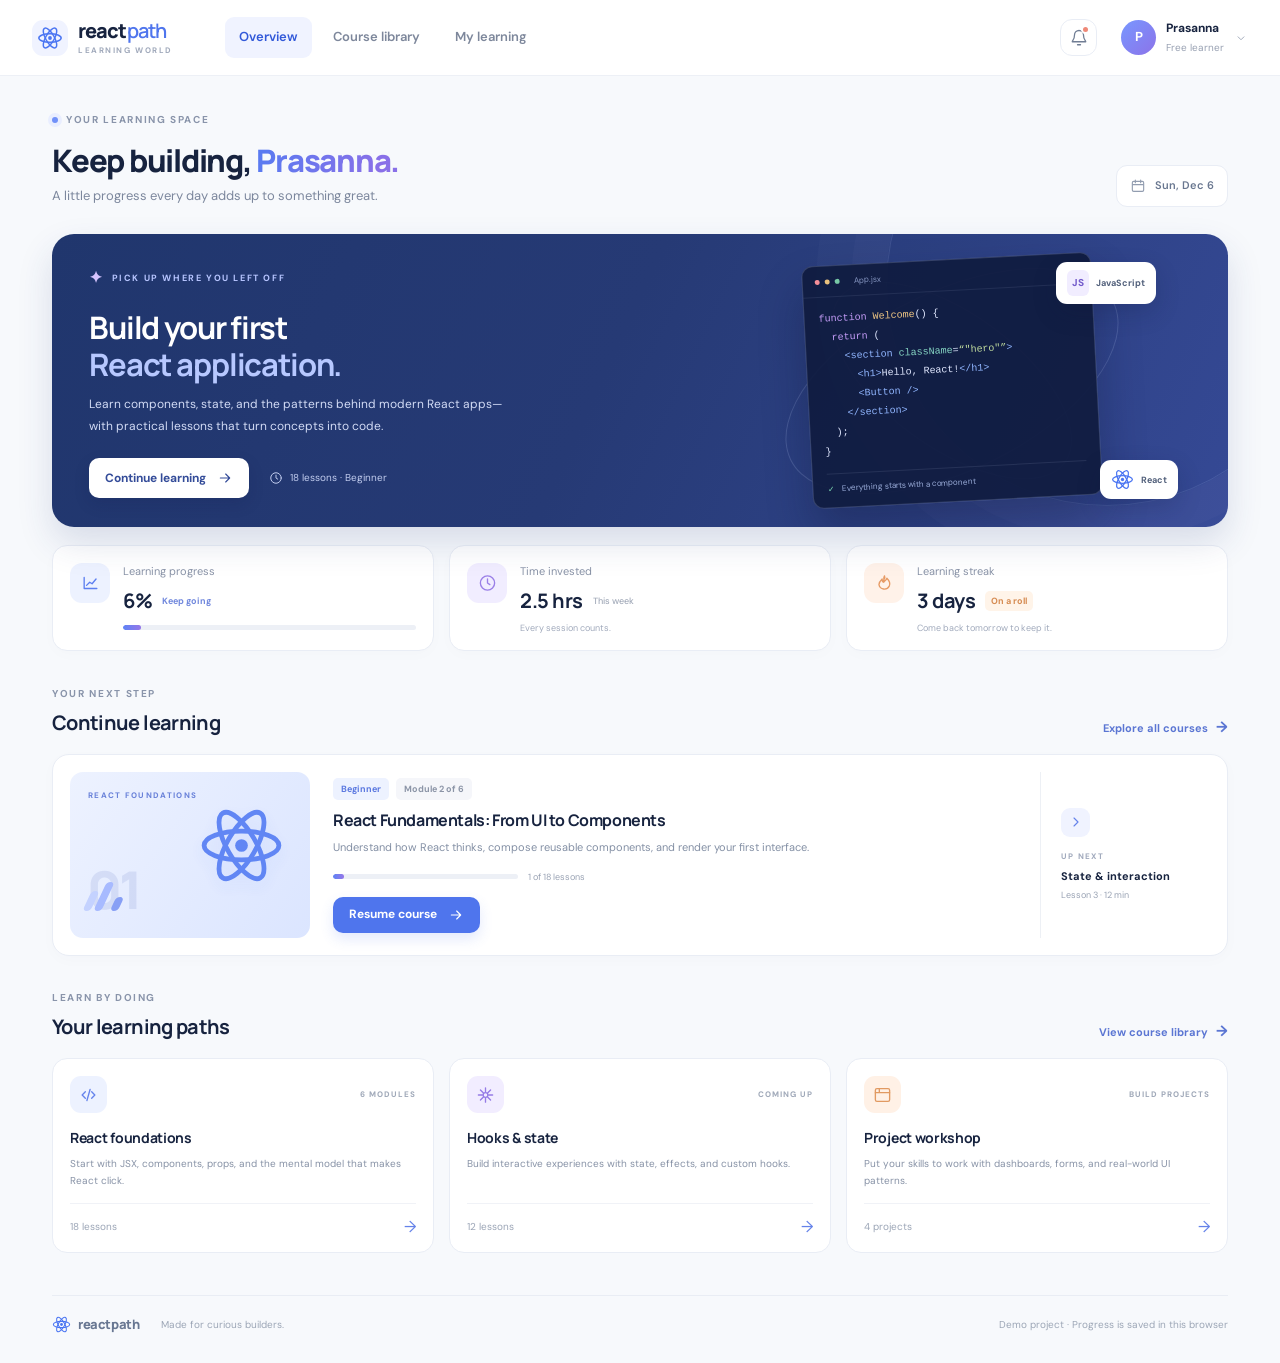
==== commit 99c9bf07: "Update index.html" ====
--- a/index.html
+++ b/index.html
@@ -22,7 +22,7 @@
   <header class="topbar">
     <a class="brand" href="index.html" aria-label="ReactPath home">
       <span class="brand-mark"><img src="assets/images/react-mark.svg" alt=""></span>
-      <span>react<span class="brand-light">path</span><small>LEARNING STUDIO</small></span>
+      <span>react<span class="brand-light">path</span><small>LEARNING WORLD</small></span>
     </a>
     <button class="mobile-menu-button" type="button" aria-expanded="false" aria-controls="primary-nav" aria-label="Toggle navigation"><span></span><span></span></button>
     <nav class="primary-nav" id="primary-nav" aria-label="Primary navigation">
